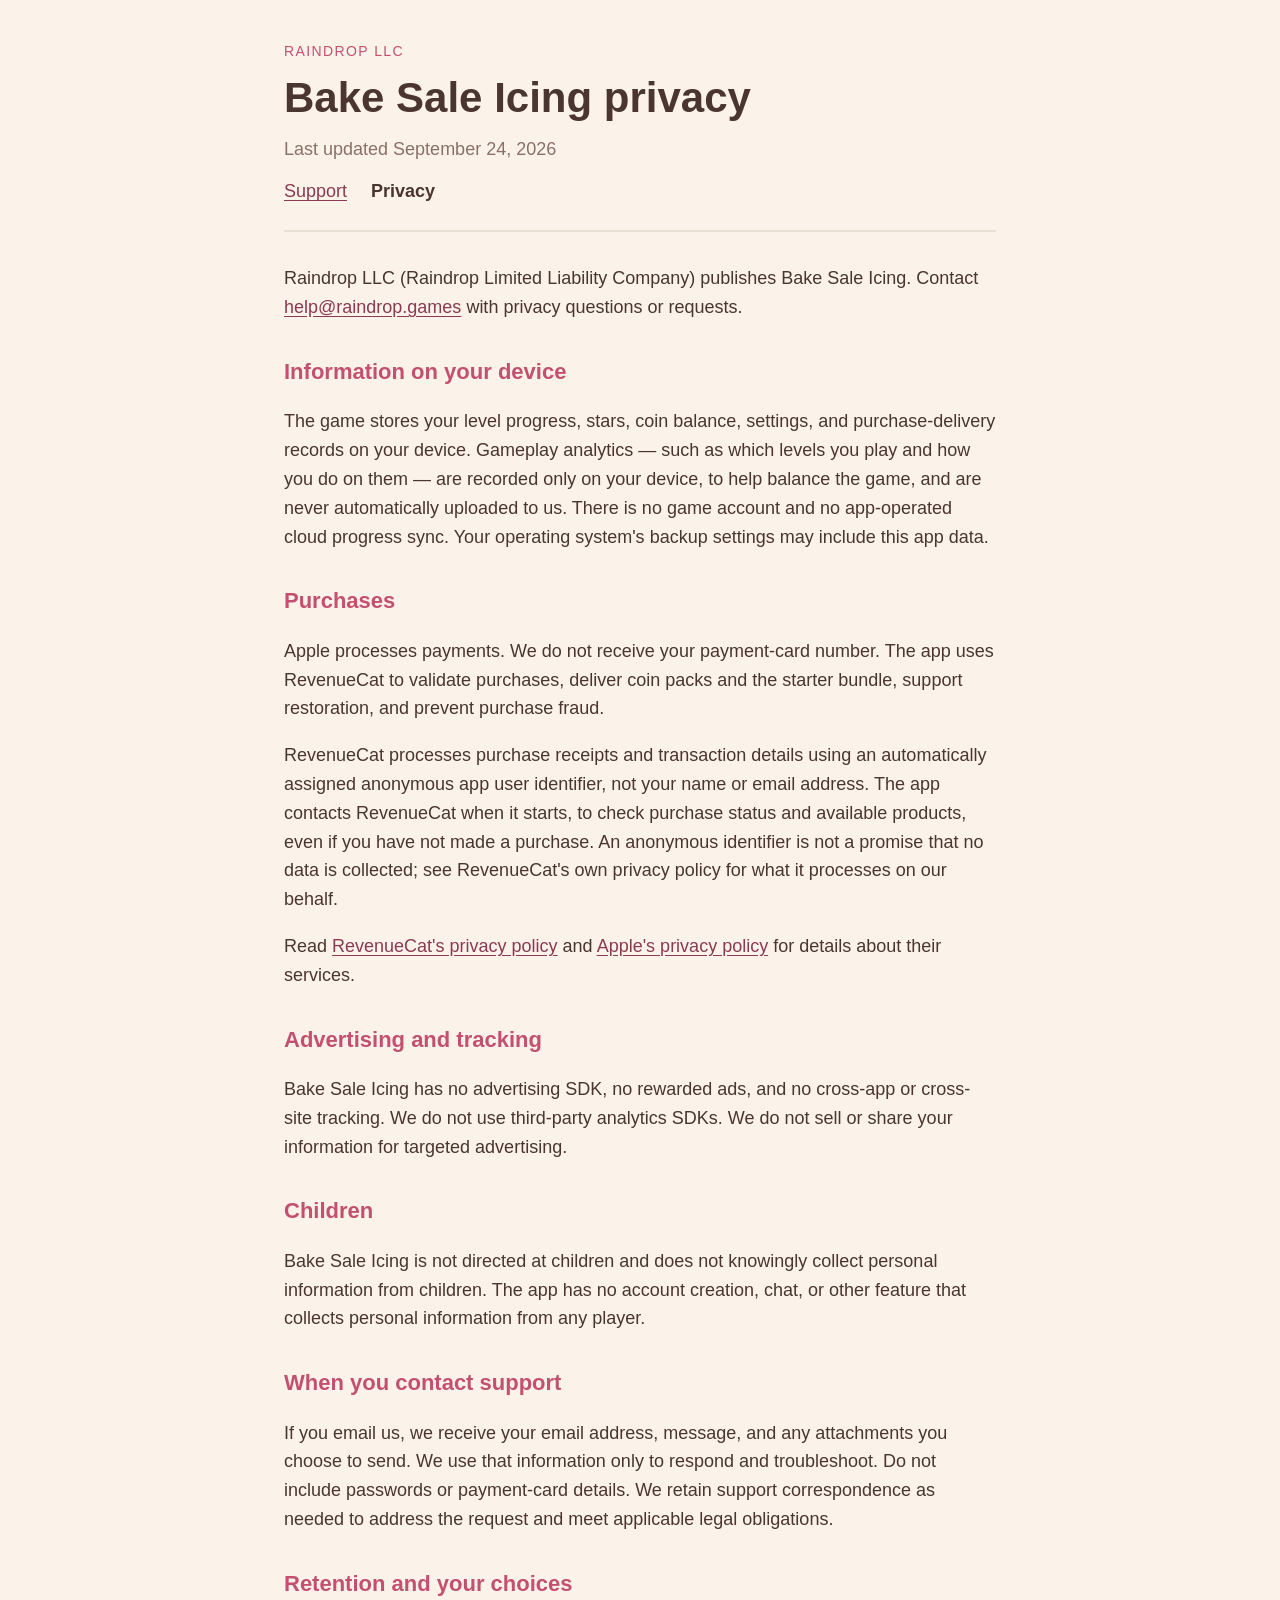
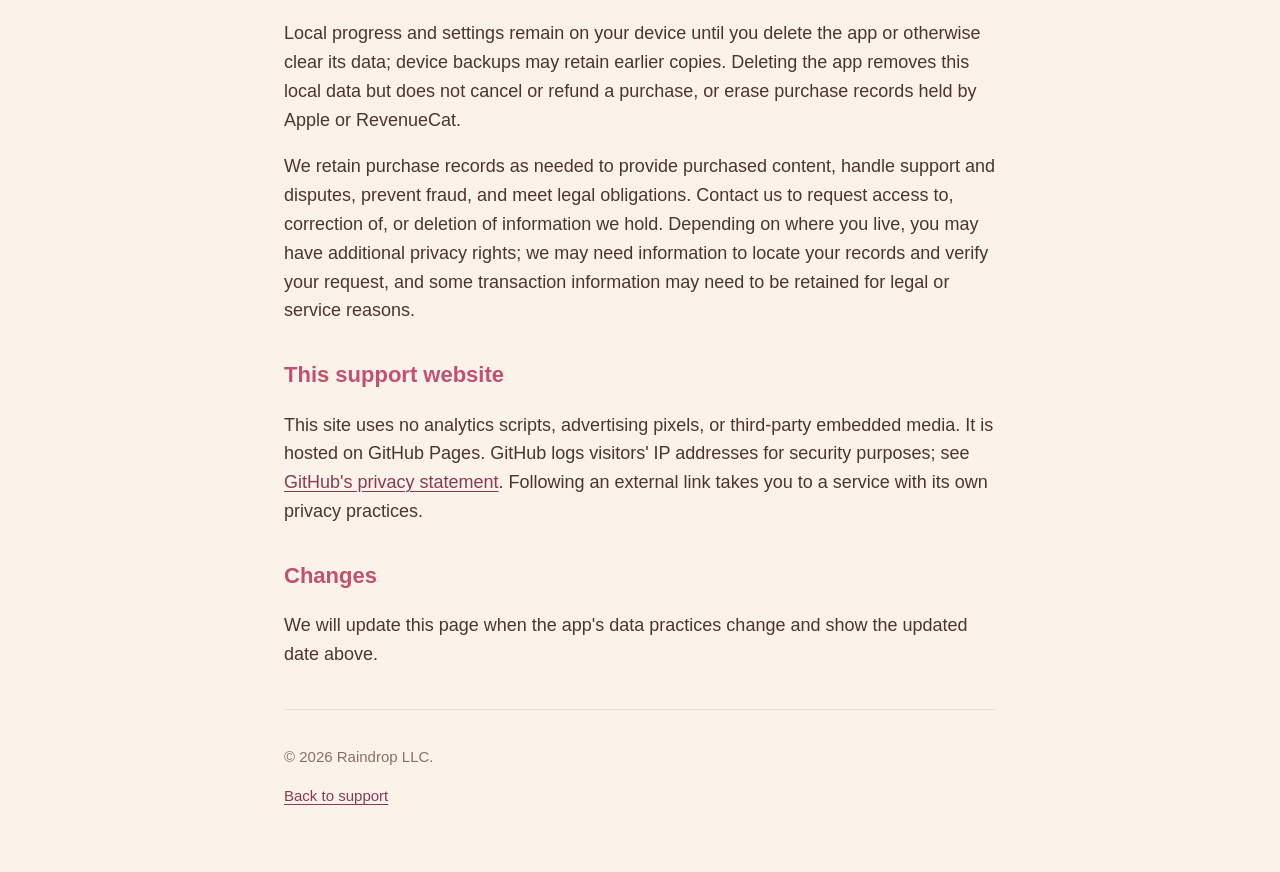
==== privacy.html @ d37294ec "Bake Sale Icing support, privacy and content pack v1 Co-Authored-By: Claude Opus 5.5 (1M context) <n" ====
<!doctype html><html lang="en"><head><meta charset="utf-8"><meta name="viewport" content="width=device-width,initial-scale=1">
<meta name="description" content="How Bake Sale Icing handles local progress, purchases, and support requests.">
<title>Bake Sale Icing — Privacy</title><link rel="stylesheet" href="style.css"></head><body><main>

<header>
<div class="brand">Raindrop LLC</div>
<h1>Bake Sale Icing privacy</h1>
<p class="sub">Last updated September 24, 2026</p>
<nav aria-label="Site"><a href="index.html">Support</a><a href="privacy.html" aria-current="page">Privacy</a></nav>
</header>

<p>Raindrop LLC (Raindrop Limited Liability Company) publishes Bake Sale Icing. Contact
<a href="mailto:help@raindrop.games?subject=Bake%20Sale%20Icing%20privacy">help@raindrop.games</a>
with privacy questions or requests.</p>

<h2>Information on your device</h2>
<p>The game stores your level progress, stars, coin balance, settings, and purchase-delivery
records on your device. Gameplay analytics — such as which levels you play and how you do on
them — are recorded only on your device, to help balance the game, and are never automatically
uploaded to us. There is no game account and no app-operated cloud progress sync. Your operating
system's backup settings may include this app data.</p>

<h2>Purchases</h2>
<p>Apple processes payments. We do not receive your payment-card number. The app uses RevenueCat
to validate purchases, deliver coin packs and the starter bundle, support restoration, and prevent
purchase fraud.</p>
<p>RevenueCat processes purchase receipts and transaction details using an automatically assigned
anonymous app user identifier, not your name or email address. The app contacts RevenueCat when it
starts, to check purchase status and available products, even if you have not made a purchase.
An anonymous identifier is not a promise that no data is collected; see RevenueCat's own privacy
policy for what it processes on our behalf.</p>
<p>Read <a href="https://www.revenuecat.com/privacy">RevenueCat's privacy policy</a> and
<a href="https://www.apple.com/legal/privacy/">Apple's privacy policy</a> for details about their
services.</p>

<h2>Advertising and tracking</h2>
<p>Bake Sale Icing has no advertising SDK, no rewarded ads, and no cross-app or cross-site
tracking. We do not use third-party analytics SDKs. We do not sell or share your information for
targeted advertising.</p>

<h2>Children</h2>
<p>Bake Sale Icing is not directed at children and does not knowingly collect personal information
from children. The app has no account creation, chat, or other feature that collects personal
information from any player.</p>

<h2>When you contact support</h2>
<p>If you email us, we receive your email address, message, and any attachments you choose to
send. We use that information only to respond and troubleshoot. Do not include passwords or
payment-card details. We retain support correspondence as needed to address the request and meet
applicable legal obligations.</p>

<h2>Retention and your choices</h2>
<p>Local progress and settings remain on your device until you delete the app or otherwise clear
its data; device backups may retain earlier copies. Deleting the app removes this local data but
does not cancel or refund a purchase, or erase purchase records held by Apple or RevenueCat.</p>
<p>We retain purchase records as needed to provide purchased content, handle support and disputes,
prevent fraud, and meet legal obligations. Contact us to request access to, correction of, or
deletion of information we hold. Depending on where you live, you may have additional privacy
rights; we may need information to locate your records and verify your request, and some
transaction information may need to be retained for legal or service reasons.</p>

<h2>This support website</h2>
<p>This site uses no analytics scripts, advertising pixels, or third-party embedded media. It is
hosted on GitHub Pages. GitHub logs visitors' IP addresses for security purposes; see
<a href="https://docs.github.com/en/site-policy/privacy-policies/github-general-privacy-statement">GitHub's privacy statement</a>.
Following an external link takes you to a service with its own privacy practices.</p>

<h2>Changes</h2>
<p>We will update this page when the app's data practices change and show the updated date above.</p>

<footer><p>&copy; 2026 Raindrop LLC.</p><a href="index.html">Back to support</a></footer>
</main></body></html>
---- style.css ----
:root{color-scheme:light;--ink:#4A3530;--mut:#8A7068;--paper:#FBF3EA;--accent:#C4506F;--accent-btn:#DE4C64;--gold:#F2B632}
*{box-sizing:border-box}
body{margin:0;background:var(--paper);color:var(--ink);font:18px/1.6 -apple-system,BlinkMacSystemFont,"Segoe UI",Roboto,sans-serif}
main{max-width:760px;margin:auto;padding:40px 24px 64px}
header{border-bottom:2px solid #EADFD3;padding-bottom:24px;margin-bottom:32px}
.brand{font-size:14px;letter-spacing:.1em;text-transform:uppercase;color:var(--accent)}
h1{font-size:clamp(30px,7vw,42px);line-height:1.15;margin:12px 0}
h2{font-size:22px;margin-top:32px;color:var(--accent)}
a{color:#8a3a52;text-underline-offset:3px}
a:focus-visible{outline:3px solid var(--gold);outline-offset:4px}
.card{background:#fff;border:1.5px solid #EADFD3;border-radius:14px;padding:18px 20px;margin:14px 0}
.contact{display:inline-block;background:var(--accent-btn);color:white;padding:12px 18px;border-radius:8px;font-weight:650;text-decoration:none}
.contact:focus-visible,.contact:hover{background:#c43d55}
footer{border-top:1px solid #EADFD3;margin-top:40px;padding-top:20px;font-size:15px;color:var(--mut)}
li{margin:8px 0}
nav{display:flex;gap:24px;flex-wrap:wrap;margin-top:14px}
nav a[aria-current]{color:var(--ink);font-weight:650;text-decoration:none}
small{font-size:14px}
p.sub{color:var(--mut);margin:4px 0 0}
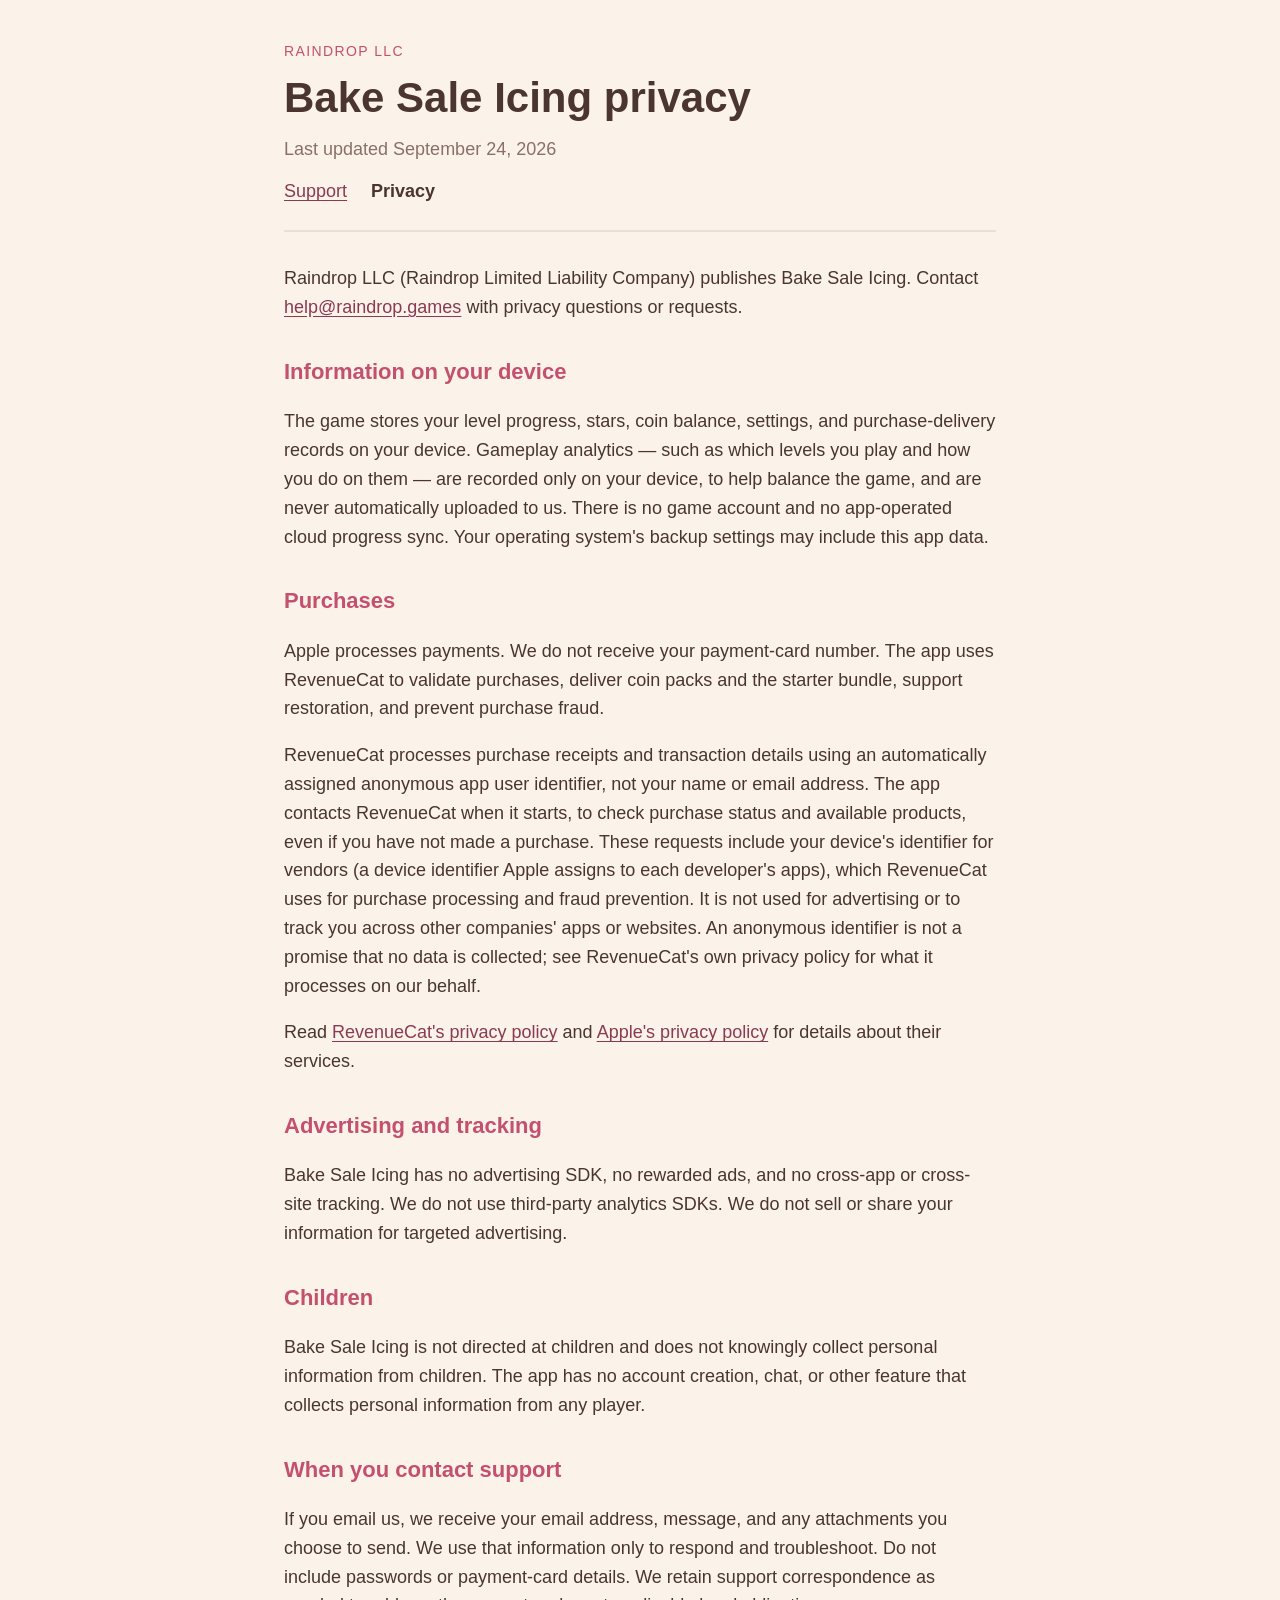
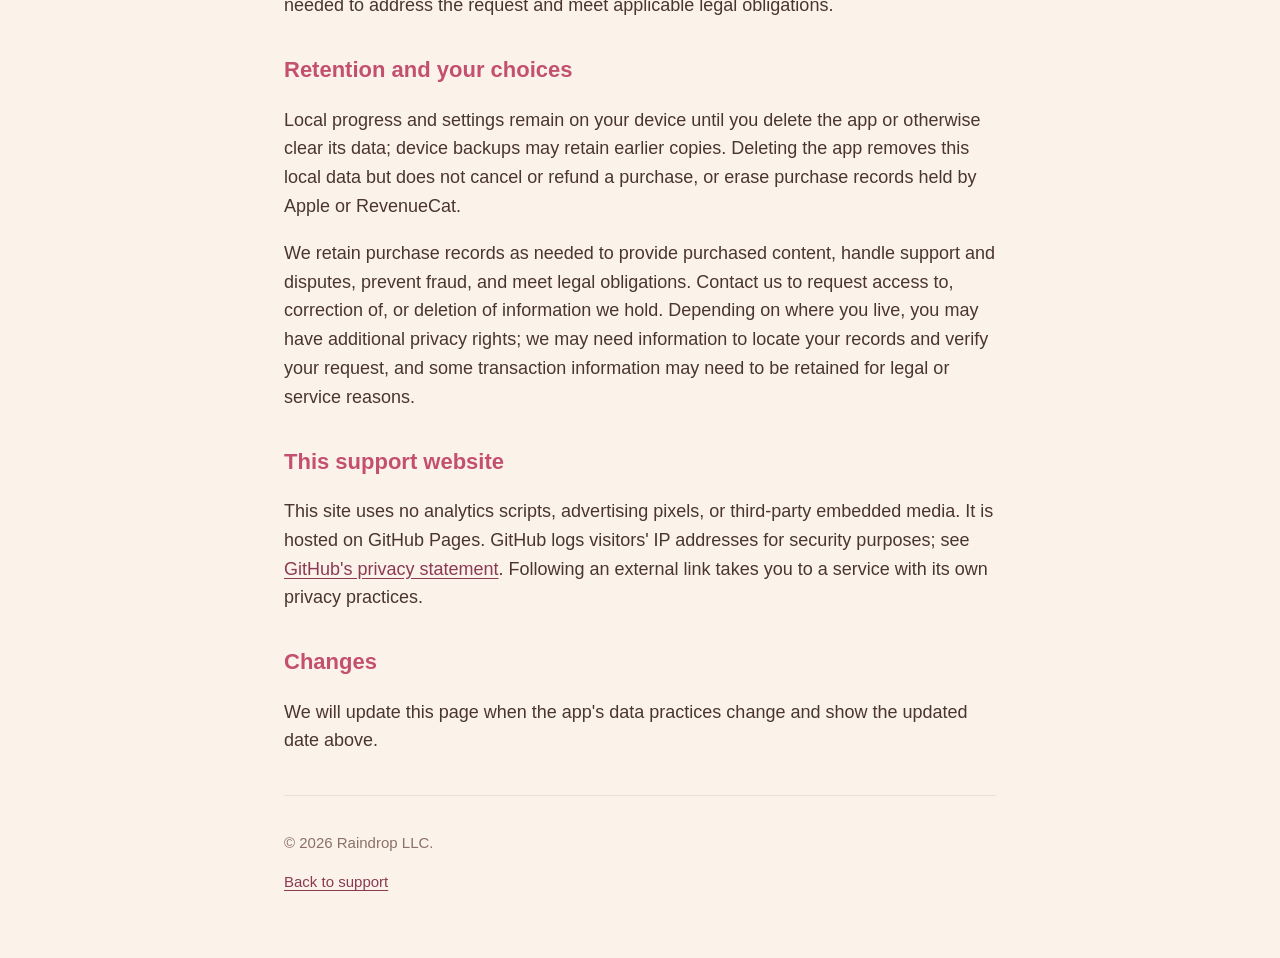
==== commit 8daf4d1c: "Privacy: disclose identifier for vendors sent to RevenueCat Co-Authored-By: Claude Opus 5.5 (1M cont" ====
--- a/privacy.html
+++ b/privacy.html
@@ -27,6 +27,9 @@
 <p>RevenueCat processes purchase receipts and transaction details using an automatically assigned
 anonymous app user identifier, not your name or email address. The app contacts RevenueCat when it
 starts, to check purchase status and available products, even if you have not made a purchase.
+These requests include your device's identifier for vendors (a device identifier Apple assigns
+to each developer's apps), which RevenueCat uses for purchase processing and fraud prevention. It
+is not used for advertising or to track you across other companies' apps or websites.
 An anonymous identifier is not a promise that no data is collected; see RevenueCat's own privacy
 policy for what it processes on our behalf.</p>
 <p>Read <a href="https://www.revenuecat.com/privacy">RevenueCat's privacy policy</a> and
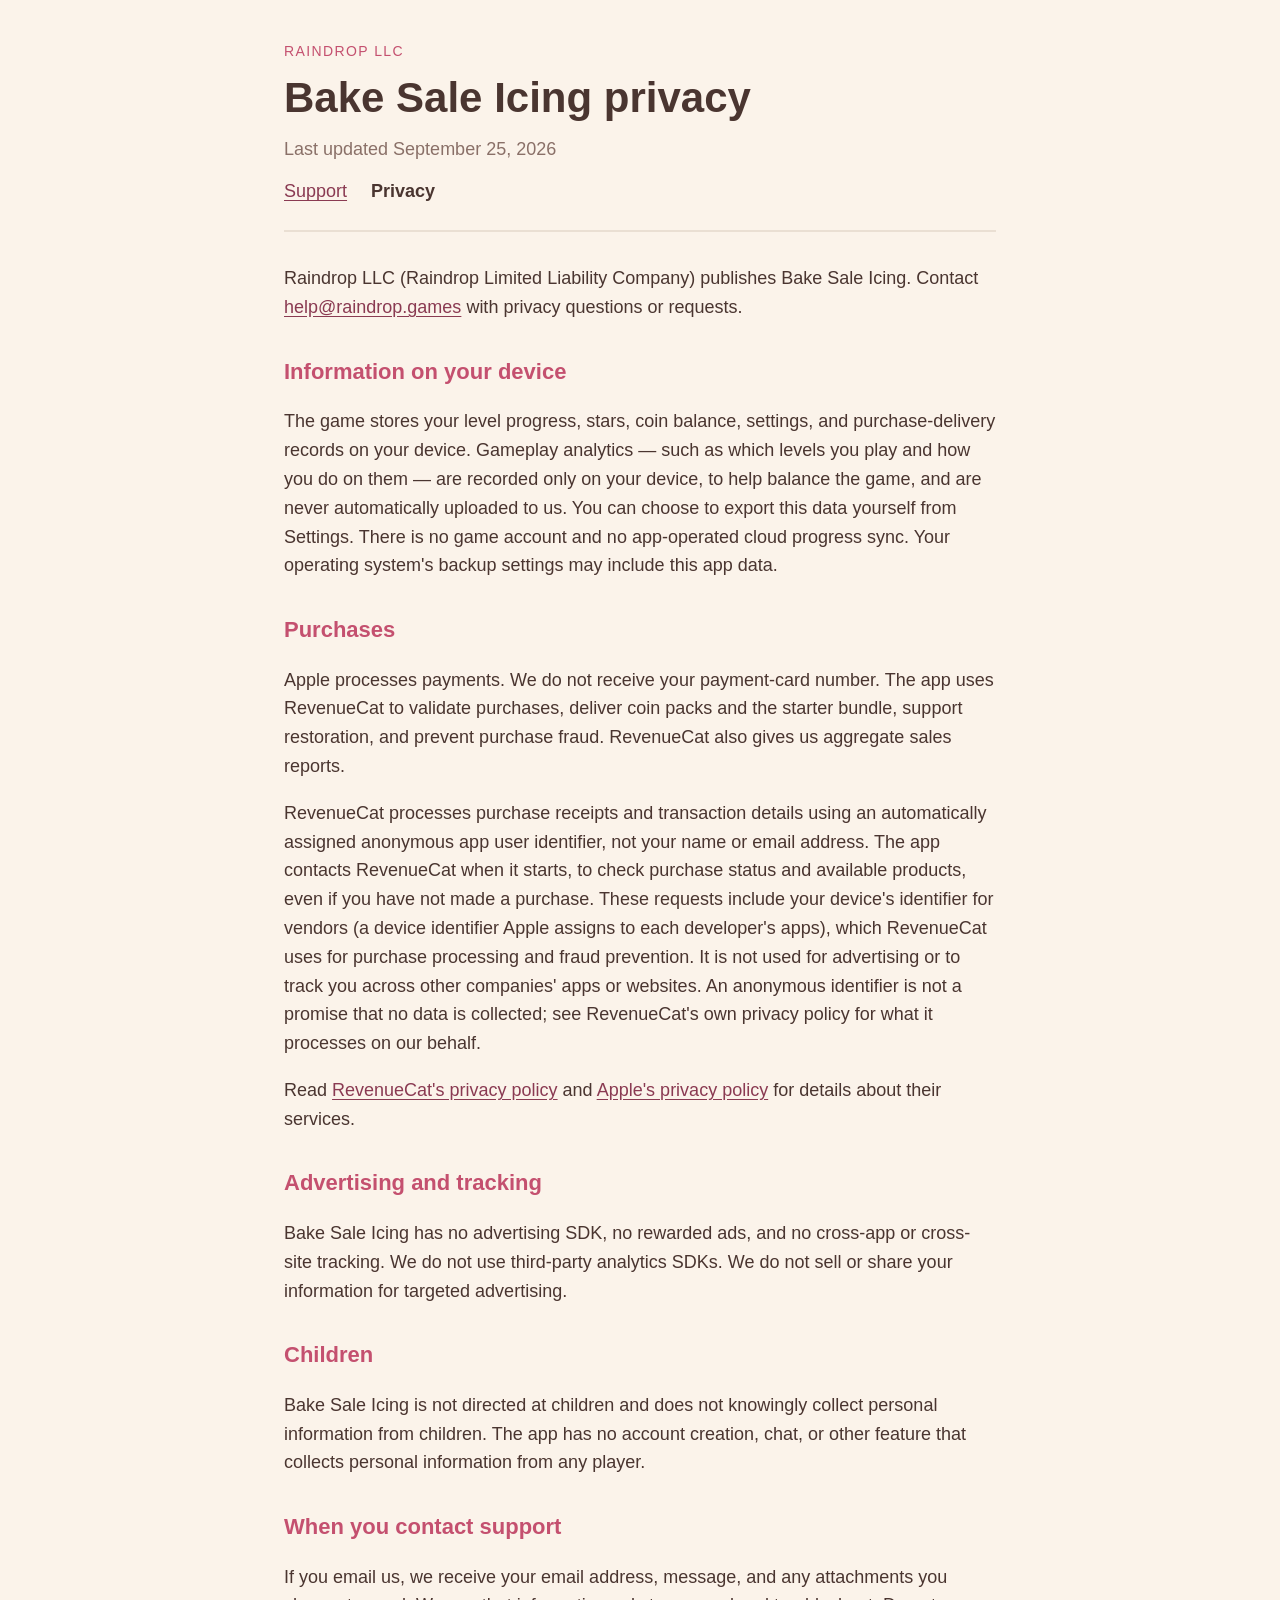
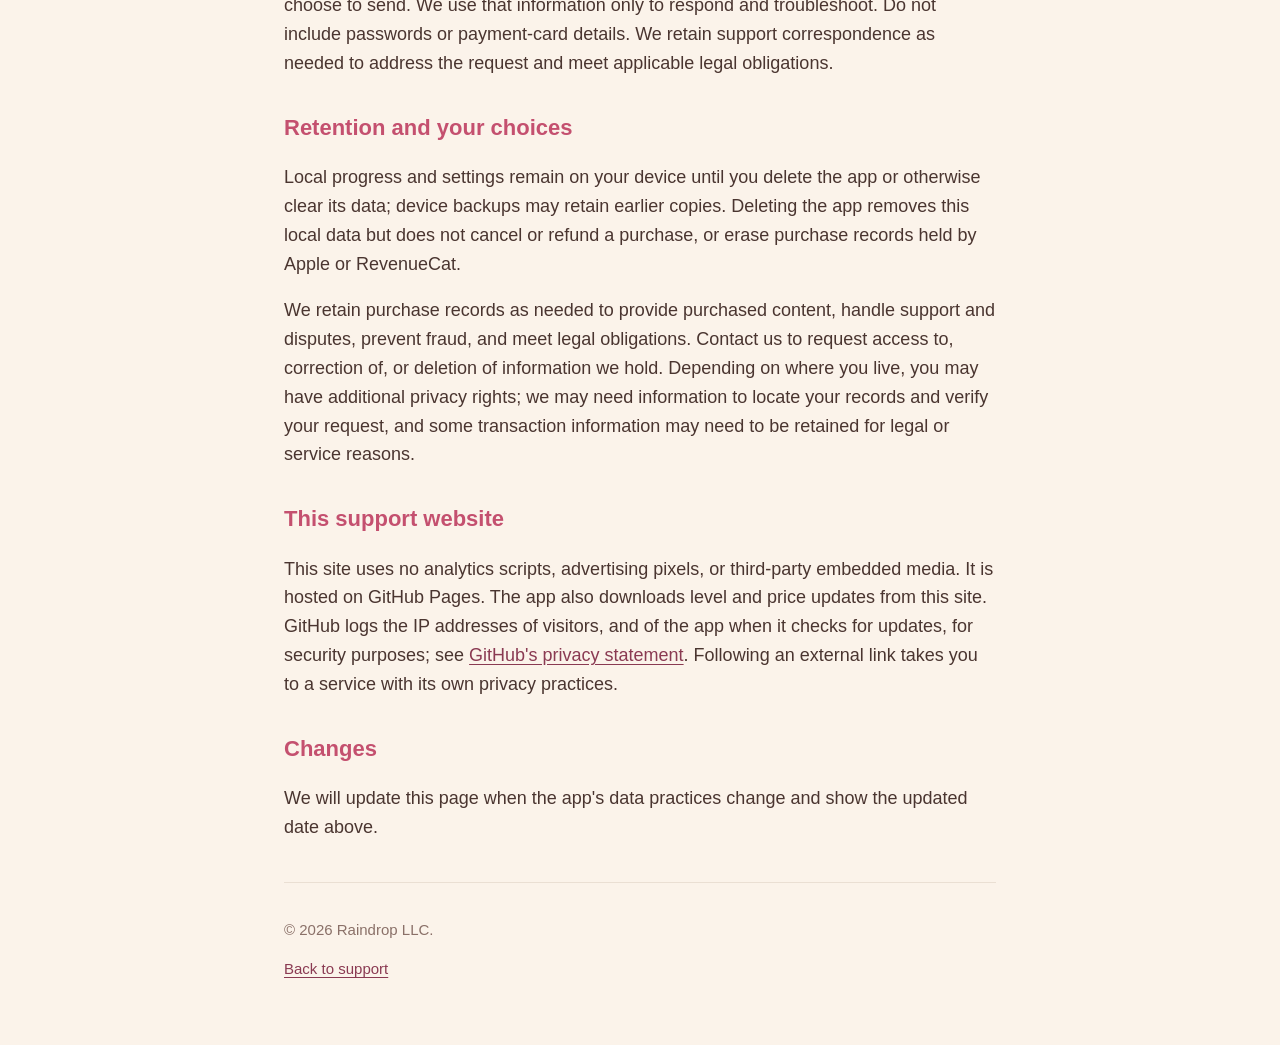
==== commit 61f5f489: "Support and privacy: Restore Purchases location, hint wording, sales reports and app update fetches " ====
--- a/privacy.html
+++ b/privacy.html
@@ -5,7 +5,7 @@
 <header>
 <div class="brand">Raindrop LLC</div>
 <h1>Bake Sale Icing privacy</h1>
-<p class="sub">Last updated September 24, 2026</p>
+<p class="sub">Last updated September 25, 2026</p>
 <nav aria-label="Site"><a href="index.html">Support</a><a href="privacy.html" aria-current="page">Privacy</a></nav>
 </header>
 
@@ -17,13 +17,13 @@
 <p>The game stores your level progress, stars, coin balance, settings, and purchase-delivery
 records on your device. Gameplay analytics — such as which levels you play and how you do on
 them — are recorded only on your device, to help balance the game, and are never automatically
-uploaded to us. There is no game account and no app-operated cloud progress sync. Your operating
+uploaded to us. You can choose to export this data yourself from Settings. There is no game account and no app-operated cloud progress sync. Your operating
 system's backup settings may include this app data.</p>
 
 <h2>Purchases</h2>
 <p>Apple processes payments. We do not receive your payment-card number. The app uses RevenueCat
 to validate purchases, deliver coin packs and the starter bundle, support restoration, and prevent
-purchase fraud.</p>
+purchase fraud. RevenueCat also gives us aggregate sales reports.</p>
 <p>RevenueCat processes purchase receipts and transaction details using an automatically assigned
 anonymous app user identifier, not your name or email address. The app contacts RevenueCat when it
 starts, to check purchase status and available products, even if you have not made a purchase.
@@ -64,7 +64,8 @@
 
 <h2>This support website</h2>
 <p>This site uses no analytics scripts, advertising pixels, or third-party embedded media. It is
-hosted on GitHub Pages. GitHub logs visitors' IP addresses for security purposes; see
+hosted on GitHub Pages. The app also downloads level and price updates from this site. GitHub logs
+the IP addresses of visitors, and of the app when it checks for updates, for security purposes; see
 <a href="https://docs.github.com/en/site-policy/privacy-policies/github-general-privacy-statement">GitHub's privacy statement</a>.
 Following an external link takes you to a service with its own privacy practices.</p>
 
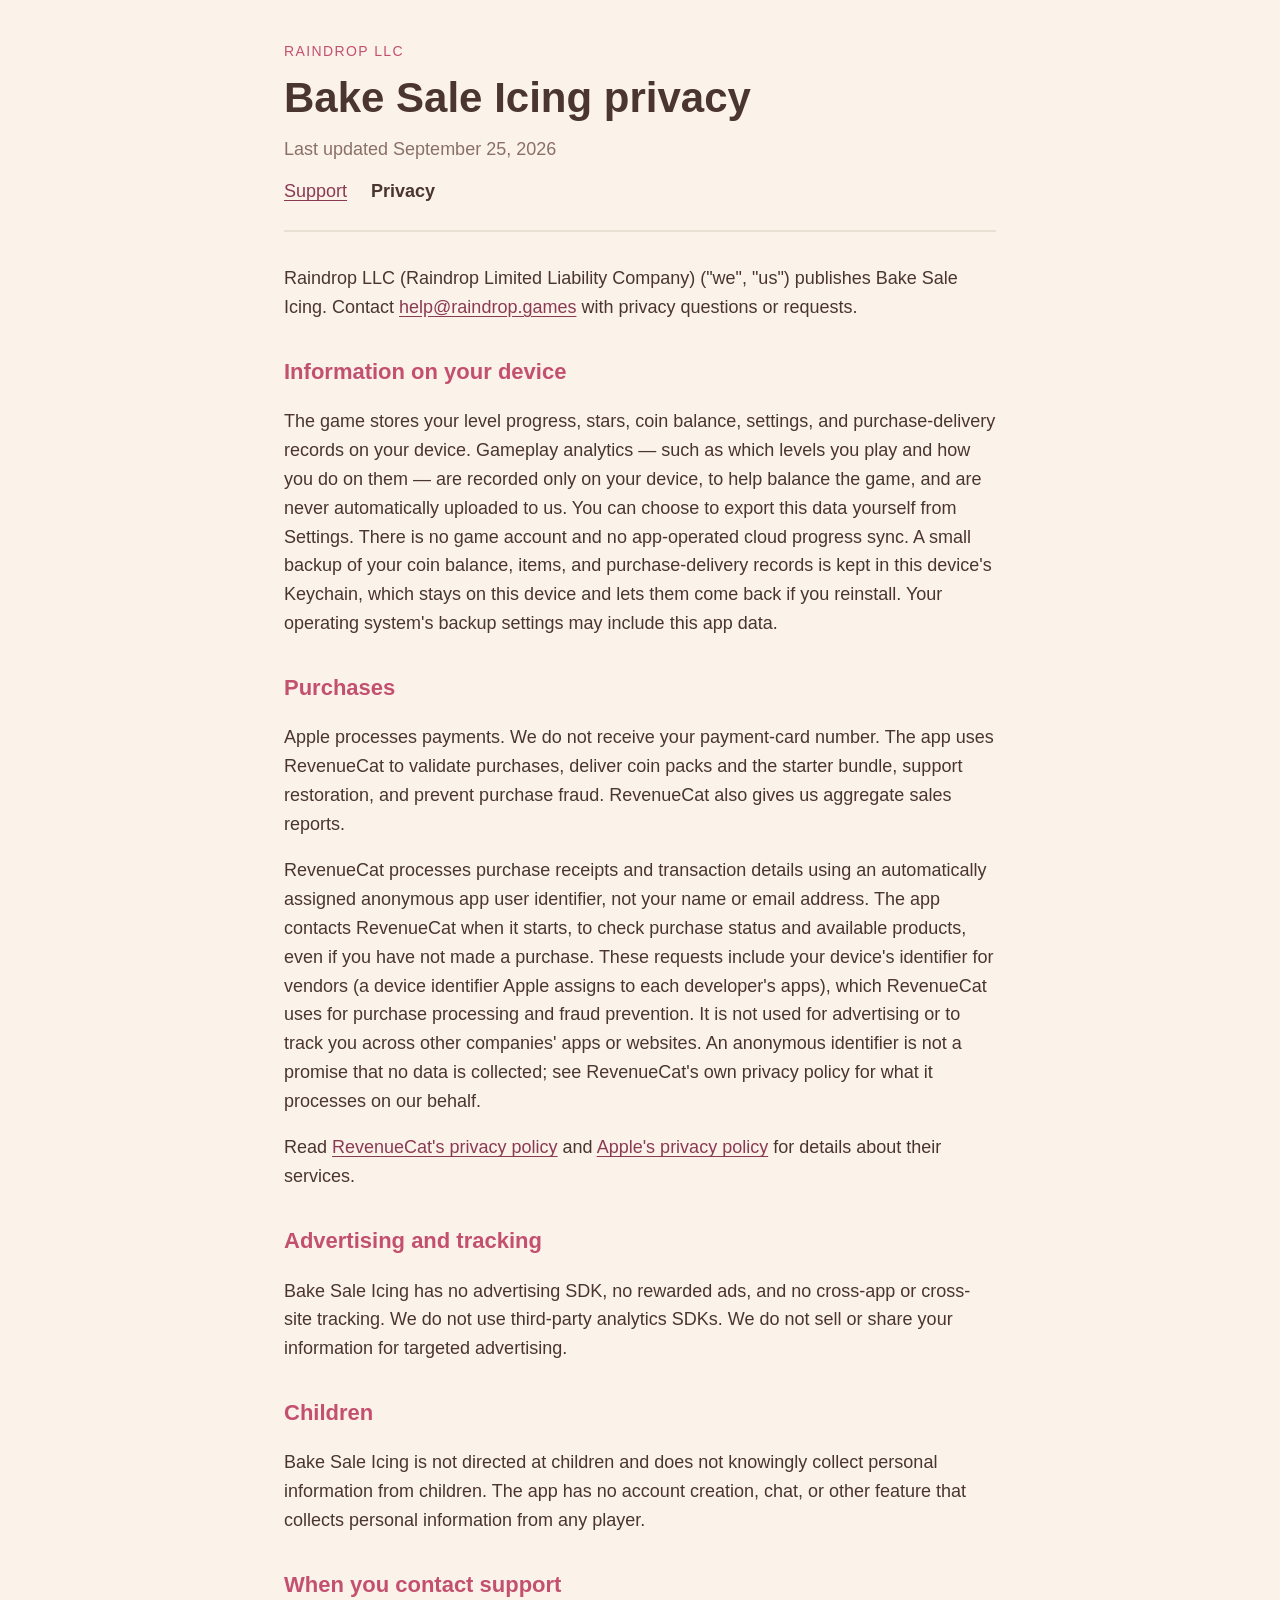
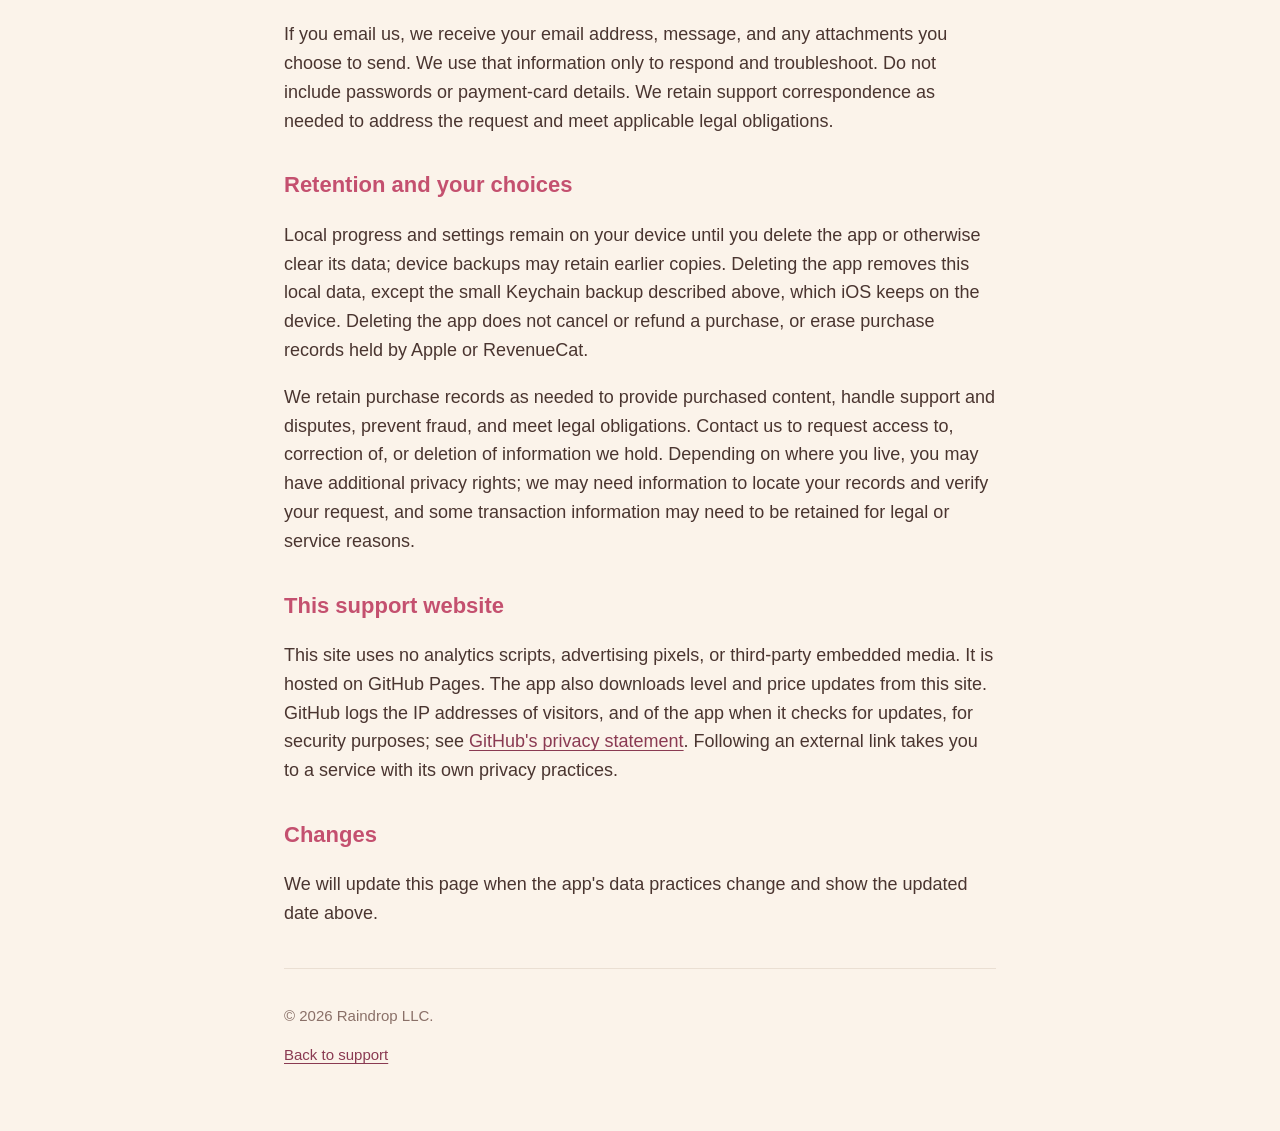
==== commit 54422583: "Support: same-device Keychain restore vs new device, Rewind wording; privacy: define we/us, Keychain" ====
--- a/privacy.html
+++ b/privacy.html
@@ -9,7 +9,7 @@
 <nav aria-label="Site"><a href="index.html">Support</a><a href="privacy.html" aria-current="page">Privacy</a></nav>
 </header>
 
-<p>Raindrop LLC (Raindrop Limited Liability Company) publishes Bake Sale Icing. Contact
+<p>Raindrop LLC (Raindrop Limited Liability Company) ("we", "us") publishes Bake Sale Icing. Contact
 <a href="mailto:help@raindrop.games?subject=Bake%20Sale%20Icing%20privacy">help@raindrop.games</a>
 with privacy questions or requests.</p>
 
@@ -17,8 +17,10 @@
 <p>The game stores your level progress, stars, coin balance, settings, and purchase-delivery
 records on your device. Gameplay analytics — such as which levels you play and how you do on
 them — are recorded only on your device, to help balance the game, and are never automatically
-uploaded to us. You can choose to export this data yourself from Settings. There is no game account and no app-operated cloud progress sync. Your operating
-system's backup settings may include this app data.</p>
+uploaded to us. You can choose to export this data yourself from Settings. There is no game account and no app-operated cloud progress sync. A small backup of your coin
+balance, items, and purchase-delivery records is kept in this device's Keychain, which stays on this
+device and lets them come back if you reinstall. Your operating system's backup settings may include
+this app data.</p>
 
 <h2>Purchases</h2>
 <p>Apple processes payments. We do not receive your payment-card number. The app uses RevenueCat
@@ -54,8 +56,8 @@
 
 <h2>Retention and your choices</h2>
 <p>Local progress and settings remain on your device until you delete the app or otherwise clear
-its data; device backups may retain earlier copies. Deleting the app removes this local data but
-does not cancel or refund a purchase, or erase purchase records held by Apple or RevenueCat.</p>
+its data; device backups may retain earlier copies. Deleting the app removes this local data, except
+the small Keychain backup described above, which iOS keeps on the device. Deleting the app does not cancel or refund a purchase, or erase purchase records held by Apple or RevenueCat.</p>
 <p>We retain purchase records as needed to provide purchased content, handle support and disputes,
 prevent fraud, and meet legal obligations. Contact us to request access to, correction of, or
 deletion of information we hold. Depending on where you live, you may have additional privacy
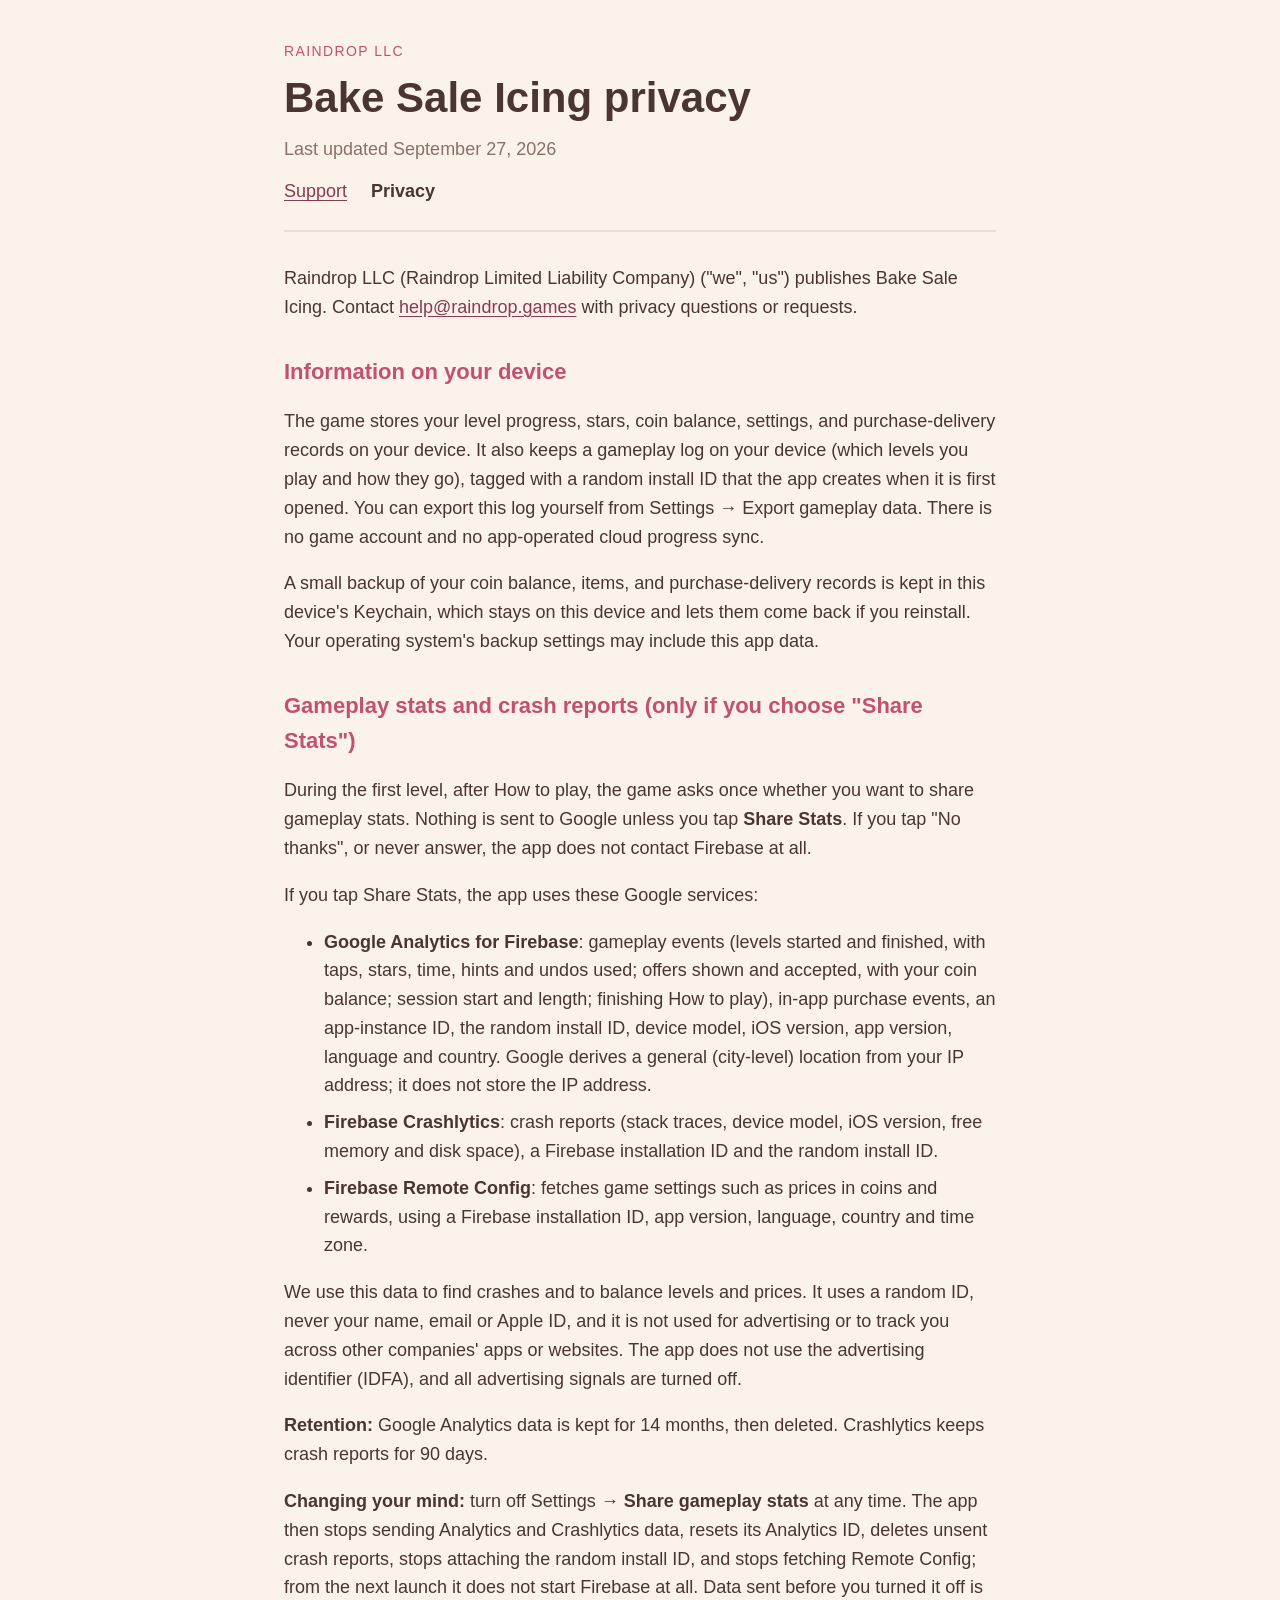
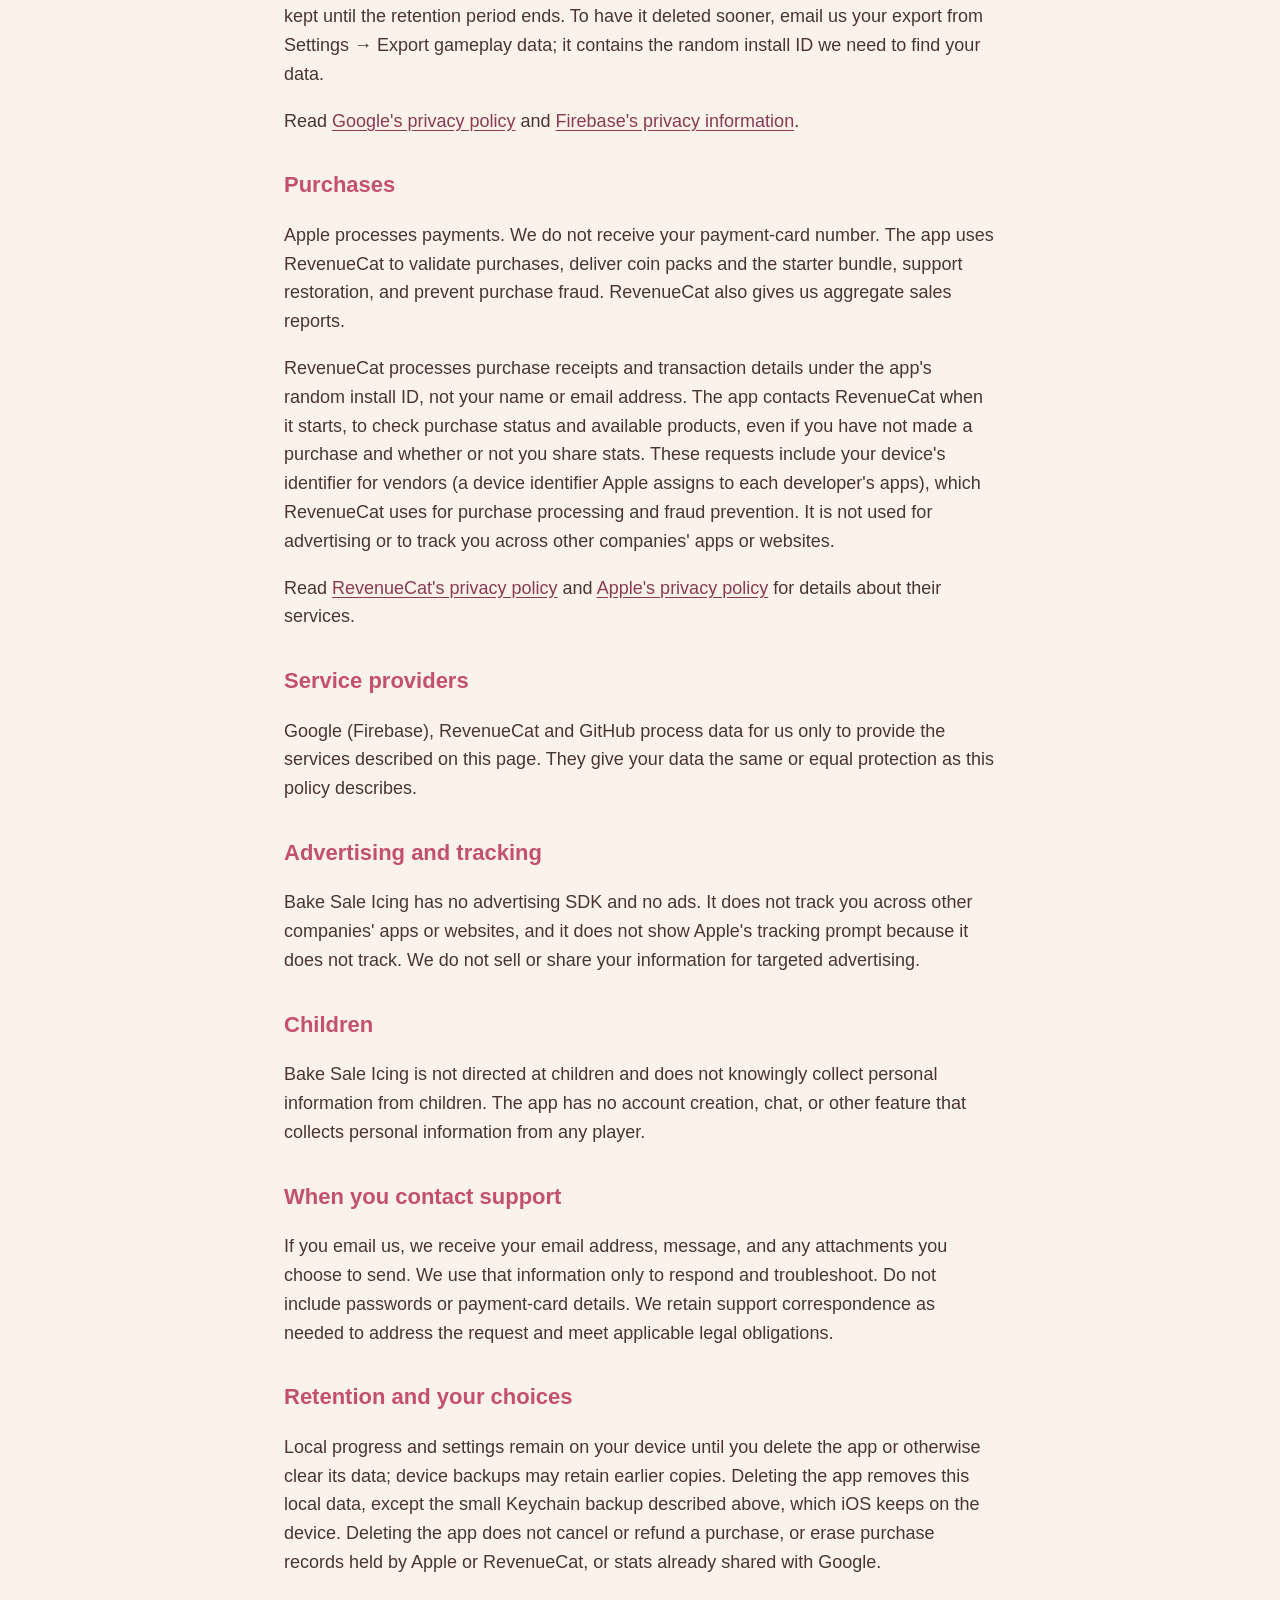
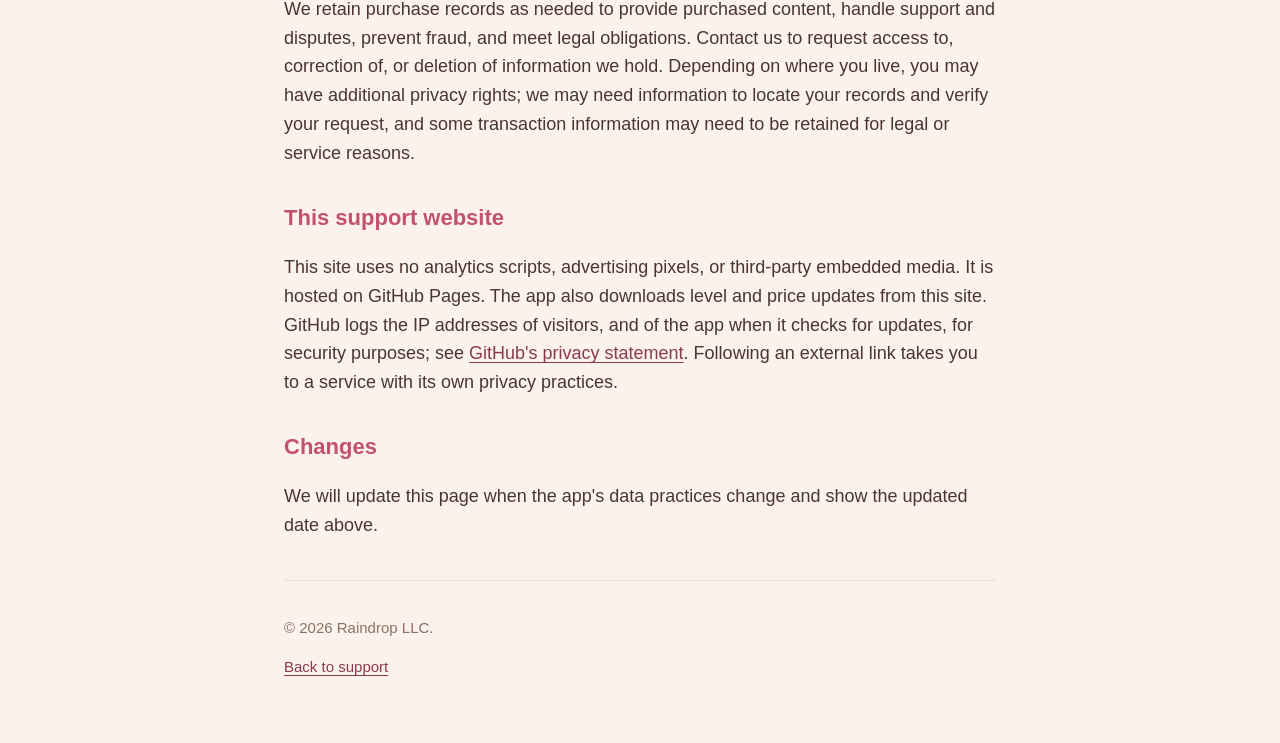
==== commit 97ae4cd1: "Privacy: Google Firebase (Analytics, Crashlytics, Remote Config) only after Share Stats, retention, " ====
--- a/privacy.html
+++ b/privacy.html
@@ -1,11 +1,11 @@
 <!doctype html><html lang="en"><head><meta charset="utf-8"><meta name="viewport" content="width=device-width,initial-scale=1">
-<meta name="description" content="How Bake Sale Icing handles local progress, purchases, and support requests.">
+<meta name="description" content="How Bake Sale Icing handles local progress, purchases, optional gameplay stats, and support requests.">
 <title>Bake Sale Icing — Privacy</title><link rel="stylesheet" href="style.css"></head><body><main>
 
 <header>
 <div class="brand">Raindrop LLC</div>
 <h1>Bake Sale Icing privacy</h1>
-<p class="sub">Last updated September 25, 2026</p>
+<p class="sub">Last updated September 27, 2026</p>
 <nav aria-label="Site"><a href="index.html">Support</a><a href="privacy.html" aria-current="page">Privacy</a></nav>
 </header>
 
@@ -15,33 +15,69 @@
 
 <h2>Information on your device</h2>
 <p>The game stores your level progress, stars, coin balance, settings, and purchase-delivery
-records on your device. Gameplay analytics — such as which levels you play and how you do on
-them — are recorded only on your device, to help balance the game, and are never automatically
-uploaded to us. You can choose to export this data yourself from Settings. There is no game account and no app-operated cloud progress sync. A small backup of your coin
-balance, items, and purchase-delivery records is kept in this device's Keychain, which stays on this
-device and lets them come back if you reinstall. Your operating system's backup settings may include
-this app data.</p>
+records on your device. It also keeps a gameplay log on your device (which levels you play and how
+they go), tagged with a random install ID that the app creates when it is first opened. You can
+export this log yourself from Settings → Export gameplay data. There is no game account and no
+app-operated cloud progress sync.</p>
+<p>A small backup of your coin balance, items, and purchase-delivery records is kept in this
+device's Keychain, which stays on this device and lets them come back if you reinstall. Your
+operating system's backup settings may include this app data.</p>
+
+<h2>Gameplay stats and crash reports (only if you choose "Share Stats")</h2>
+<p>During the first level, after How to play, the game asks once whether you want to share gameplay stats. Nothing is
+sent to Google unless you tap <strong>Share Stats</strong>. If you tap "No thanks", or never answer,
+the app does not contact Firebase at all.</p>
+<p>If you tap Share Stats, the app uses these Google services:</p>
+<ul>
+<li><strong>Google Analytics for Firebase</strong>: gameplay events (levels started and finished,
+with taps, stars, time, hints and undos used; offers shown and accepted, with your coin balance;
+session start and length; finishing How to play), in-app purchase events, an app-instance
+ID, the random install ID, device model, iOS version, app version, language and country. Google
+derives a general (city-level) location from your IP address; it does not store the IP address.</li>
+<li><strong>Firebase Crashlytics</strong>: crash reports (stack traces, device model, iOS version,
+free memory and disk space), a Firebase installation ID and the random install ID.</li>
+<li><strong>Firebase Remote Config</strong>: fetches game settings such as prices in coins and
+rewards, using a Firebase installation ID, app version, language, country and time zone.</li>
+</ul>
+<p>We use this data to find crashes and to balance levels and prices. It uses a random ID, never your
+name, email or Apple ID, and it is not used for advertising or to track you across other companies'
+apps or websites. The app does not use the advertising identifier (IDFA), and all advertising
+signals are turned off.</p>
+<p><strong>Retention:</strong> Google Analytics data is kept for 14 months, then deleted. Crashlytics
+keeps crash reports for 90 days.</p>
+<p><strong>Changing your mind:</strong> turn off Settings → <strong>Share gameplay stats</strong> at
+any time. The app then stops sending Analytics and Crashlytics data, resets its Analytics ID,
+deletes unsent crash reports, stops attaching the random install ID, and stops fetching Remote Config;
+from the next launch it does not start Firebase at all. Data sent before you turned it off is
+kept until the retention period ends. To have it deleted sooner, email us your export from
+Settings → Export gameplay data; it contains the random install ID we need to find your data.</p>
+<p>Read <a href="https://policies.google.com/privacy">Google's privacy policy</a> and
+<a href="https://firebase.google.com/support/privacy">Firebase's privacy information</a>.</p>
 
 <h2>Purchases</h2>
 <p>Apple processes payments. We do not receive your payment-card number. The app uses RevenueCat
 to validate purchases, deliver coin packs and the starter bundle, support restoration, and prevent
 purchase fraud. RevenueCat also gives us aggregate sales reports.</p>
-<p>RevenueCat processes purchase receipts and transaction details using an automatically assigned
-anonymous app user identifier, not your name or email address. The app contacts RevenueCat when it
-starts, to check purchase status and available products, even if you have not made a purchase.
-These requests include your device's identifier for vendors (a device identifier Apple assigns
-to each developer's apps), which RevenueCat uses for purchase processing and fraud prevention. It
-is not used for advertising or to track you across other companies' apps or websites.
-An anonymous identifier is not a promise that no data is collected; see RevenueCat's own privacy
-policy for what it processes on our behalf.</p>
+<p>RevenueCat processes purchase receipts and transaction details under the app's random install
+ID, not your name or email address. The app contacts RevenueCat when it starts, to check purchase
+status and available products, even if you have not made a purchase and whether or not you share
+stats. These requests include your device's identifier for vendors (a device identifier Apple
+assigns to each developer's apps), which RevenueCat uses for purchase processing and fraud
+prevention. It is not used for advertising or to track you across other companies' apps or
+websites.</p>
 <p>Read <a href="https://www.revenuecat.com/privacy">RevenueCat's privacy policy</a> and
 <a href="https://www.apple.com/legal/privacy/">Apple's privacy policy</a> for details about their
 services.</p>
 
+<h2>Service providers</h2>
+<p>Google (Firebase), RevenueCat and GitHub process data for us only to provide the services
+described on this page. They give your data the same or equal protection as this policy
+describes.</p>
+
 <h2>Advertising and tracking</h2>
-<p>Bake Sale Icing has no advertising SDK, no rewarded ads, and no cross-app or cross-site
-tracking. We do not use third-party analytics SDKs. We do not sell or share your information for
-targeted advertising.</p>
+<p>Bake Sale Icing has no advertising SDK and no ads. It does not track you across other
+companies' apps or websites, and it does not show Apple's tracking prompt because it does not
+track. We do not sell or share your information for targeted advertising.</p>
 
 <h2>Children</h2>
 <p>Bake Sale Icing is not directed at children and does not knowingly collect personal information
@@ -57,7 +93,9 @@
 <h2>Retention and your choices</h2>
 <p>Local progress and settings remain on your device until you delete the app or otherwise clear
 its data; device backups may retain earlier copies. Deleting the app removes this local data, except
-the small Keychain backup described above, which iOS keeps on the device. Deleting the app does not cancel or refund a purchase, or erase purchase records held by Apple or RevenueCat.</p>
+the small Keychain backup described above, which iOS keeps on the device. Deleting the app does not
+cancel or refund a purchase, or erase purchase records held by Apple or RevenueCat, or stats already
+shared with Google.</p>
 <p>We retain purchase records as needed to provide purchased content, handle support and disputes,
 prevent fraud, and meet legal obligations. Contact us to request access to, correction of, or
 deletion of information we hold. Depending on where you live, you may have additional privacy
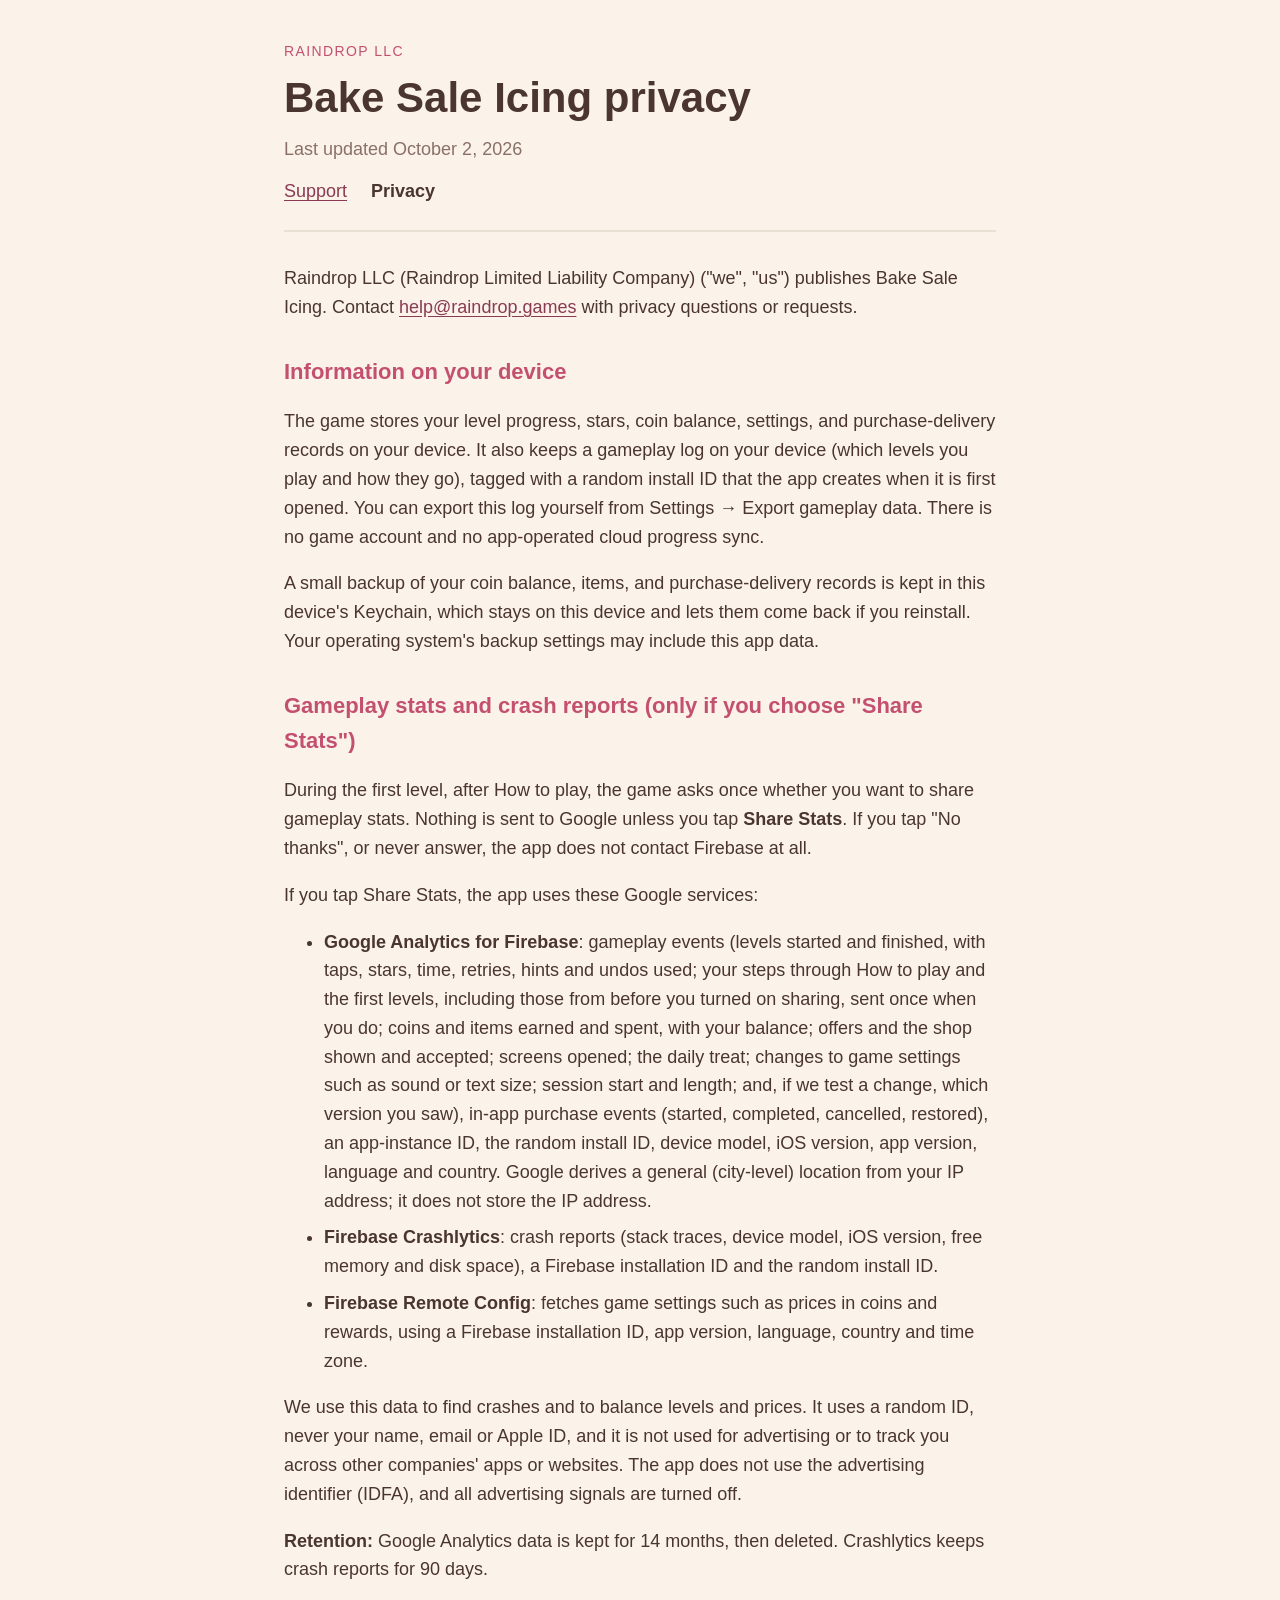
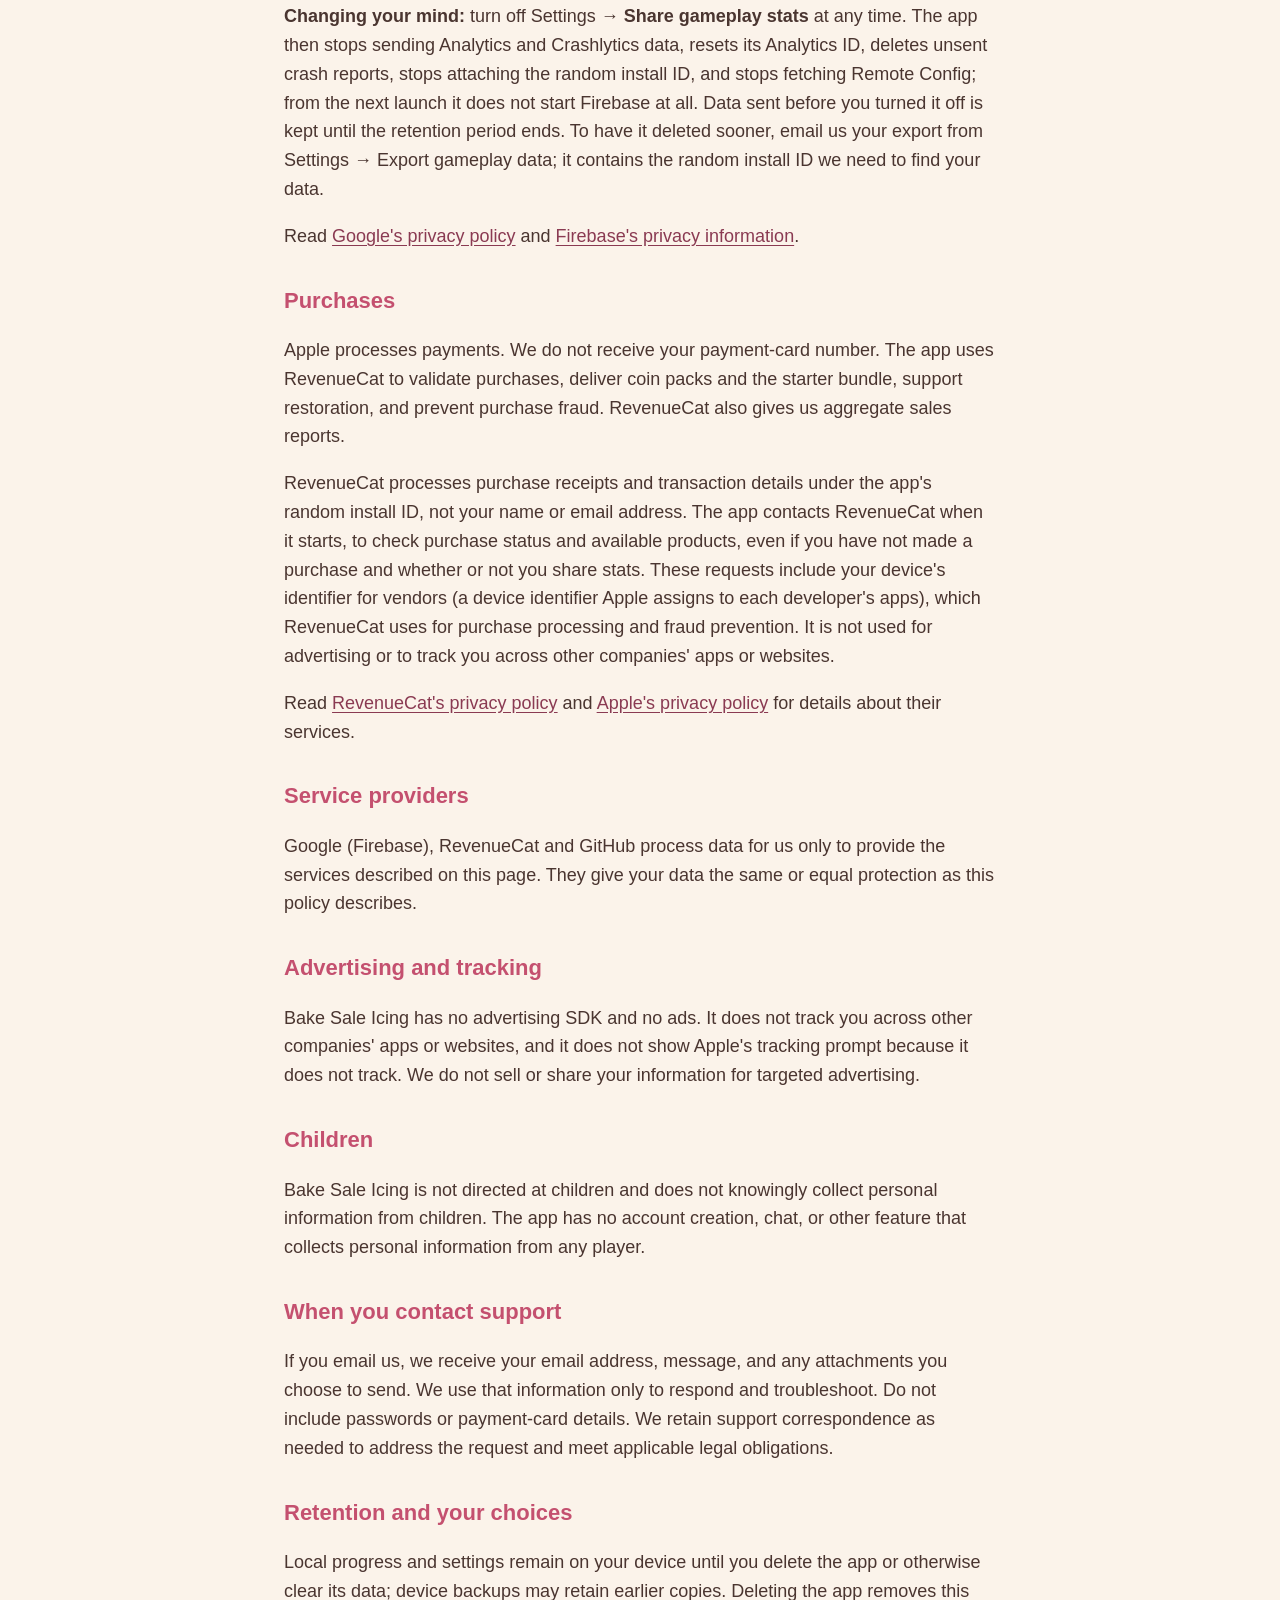
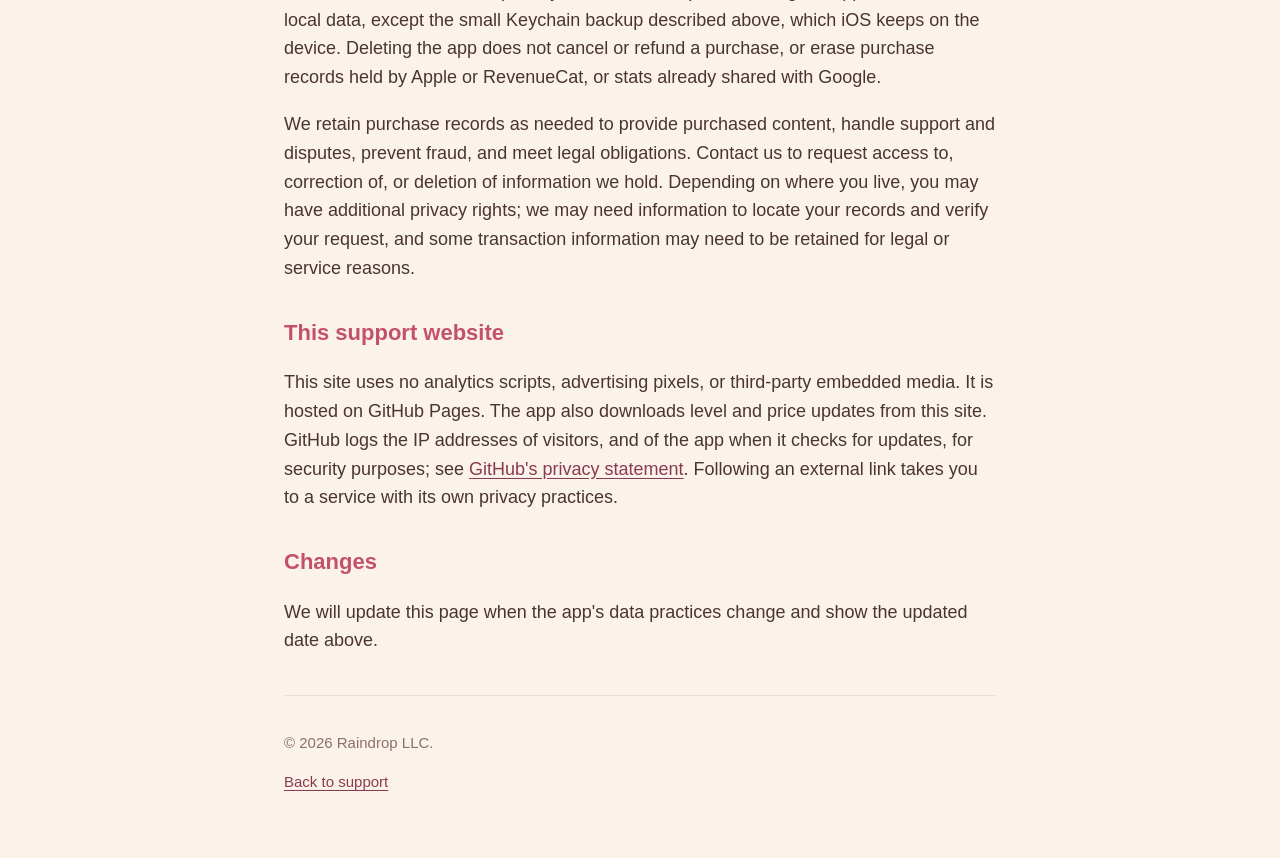
==== commit a77d2d51: "Privacy policy: broader list of gameplay events shared after Share Stats (app analytics D75) Co-Auth" ====
--- a/privacy.html
+++ b/privacy.html
@@ -5,7 +5,7 @@
 <header>
 <div class="brand">Raindrop LLC</div>
 <h1>Bake Sale Icing privacy</h1>
-<p class="sub">Last updated September 27, 2026</p>
+<p class="sub">Last updated October 2, 2026</p>
 <nav aria-label="Site"><a href="index.html">Support</a><a href="privacy.html" aria-current="page">Privacy</a></nav>
 </header>
 
@@ -30,8 +30,12 @@
 <p>If you tap Share Stats, the app uses these Google services:</p>
 <ul>
 <li><strong>Google Analytics for Firebase</strong>: gameplay events (levels started and finished,
-with taps, stars, time, hints and undos used; offers shown and accepted, with your coin balance;
-session start and length; finishing How to play), in-app purchase events, an app-instance
+with taps, stars, time, retries, hints and undos used; your steps through How to play and the
+first levels, including those from before you turned on sharing, sent once when you do; coins
+and items earned and spent, with your balance; offers and the shop shown and accepted; screens
+opened; the daily treat; changes to game settings such as sound or text size; session start and
+length; and, if we test a change, which version you saw), in-app purchase events (started,
+completed, cancelled, restored), an app-instance
 ID, the random install ID, device model, iOS version, app version, language and country. Google
 derives a general (city-level) location from your IP address; it does not store the IP address.</li>
 <li><strong>Firebase Crashlytics</strong>: crash reports (stack traces, device model, iOS version,
